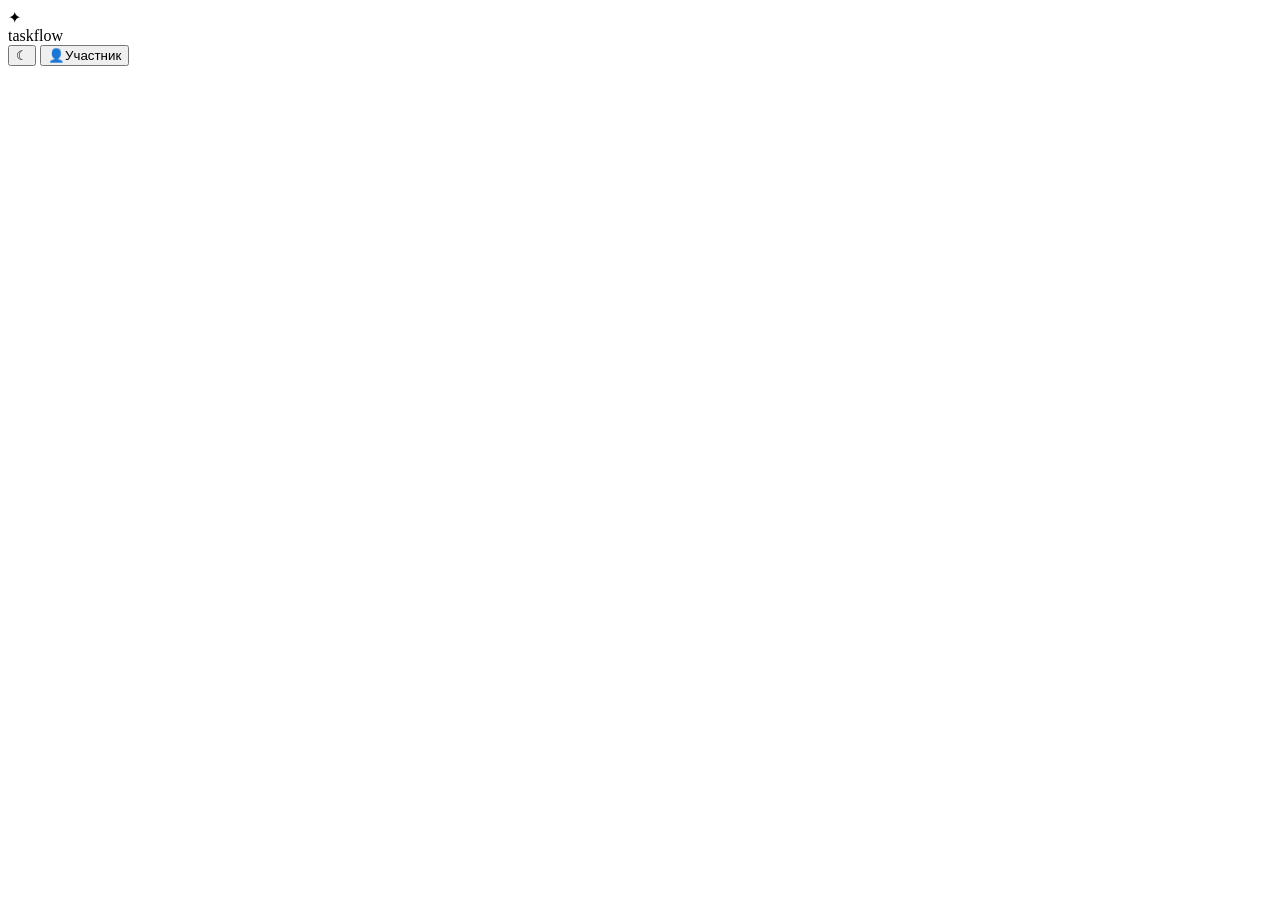
==== app/web/static/index.html @ b6d4b03f "feat: launch Telegram Mini App for TaskFlow" ====
<!doctype html>
<html lang="ru">
<head>
  <meta charset="utf-8">
  <meta name="viewport" content="width=device-width,initial-scale=1,viewport-fit=cover">
  <meta name="theme-color" content="#f4f7fb">
  <title>TaskFlow</title>
  <link rel="stylesheet" href="/static/miniapp.css">
</head>
<body>
  <div class="app">
    <header class="top">
      <div class="brand"><div class="logo">✦</div>taskflow</div>
      <div class="top-actions">
        <button class="theme-toggle" id="themeToggle" aria-label="Переключить тему" onclick="toggleTheme()">☾</button>
        <button class="profile" id="profile"><span class="avatar">👤</span><span id="profileName">Участник</span></button>
      </div>
    </header>
    <main id="view" class="content"></main>
    <nav class="bottom" id="nav"></nav>
  </div>
  <div class="modal-wrap" id="modalWrap" onclick="if(event.target===this)closeModal()">
    <section class="modal" id="modal"></section>
  </div>
  <div class="toast" id="toast"></div>
  <script src="https://telegram.org/js/telegram-web-app.js?64"></script>
  <script src="/static/miniapp.js"></script>
</body>
</html>
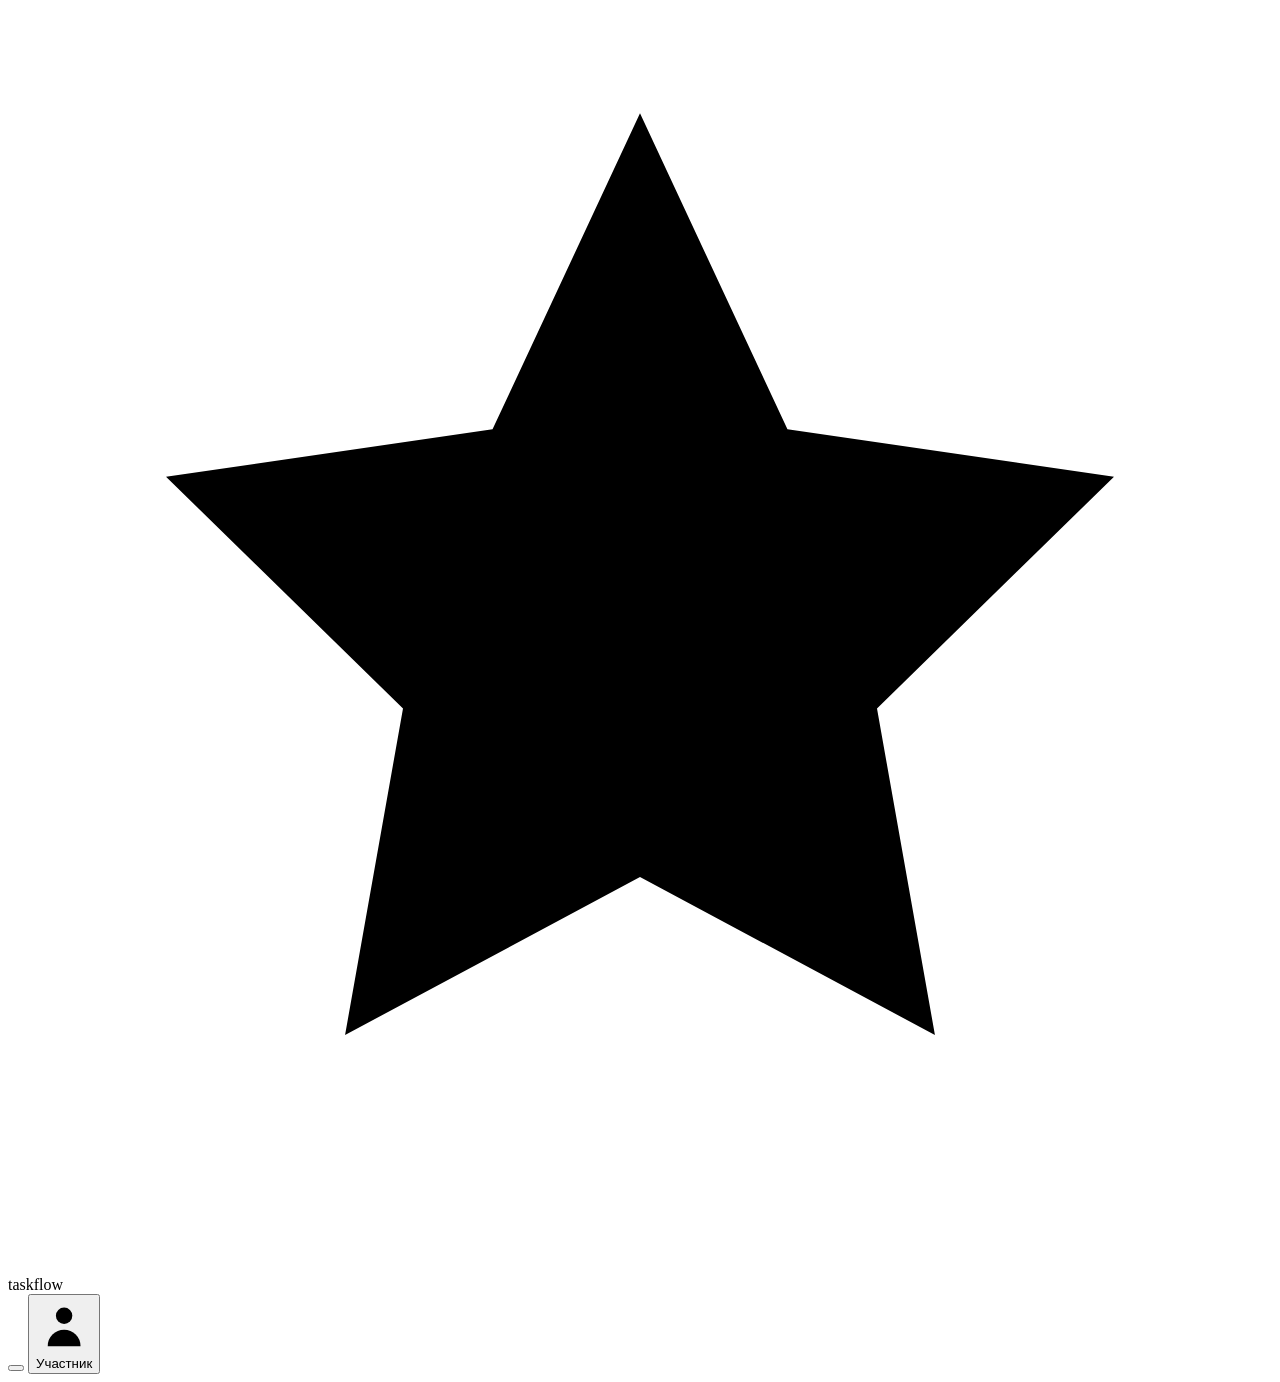
==== commit 06003940: "feat: add analytics and volume-priced templates" ====
--- a/app/web/static/index.html
+++ b/app/web/static/index.html
@@ -10,10 +10,10 @@
 <body>
   <div class="app">
     <header class="top">
-      <div class="brand"><div class="logo">✦</div>taskflow</div>
+      <div class="brand"><div class="logo"><svg viewBox="0 0 24 24" aria-hidden="true"><path d="m12 2 2.8 6 6.2.9-4.5 4.4 1.1 6.2-5.6-3-5.6 3 1.1-6.2L3 8.9 9.2 8z"/></svg></div>taskflow</div>
       <div class="top-actions">
-        <button class="theme-toggle" id="themeToggle" aria-label="Переключить тему" onclick="toggleTheme()">☾</button>
-        <button class="profile" id="profile"><span class="avatar">👤</span><span id="profileName">Участник</span></button>
+        <button class="theme-toggle" id="themeToggle" aria-label="Переключить тему" onclick="toggleTheme()"></button>
+        <button class="profile" id="profile"><span class="avatar"><svg viewBox="0 0 24 24" aria-hidden="true"><circle cx="12" cy="8" r="3.5"/><path d="M5 21a7 7 0 0 1 14 0"/></svg></span><span id="profileName">Участник</span></button>
       </div>
     </header>
     <main id="view" class="content"></main>
